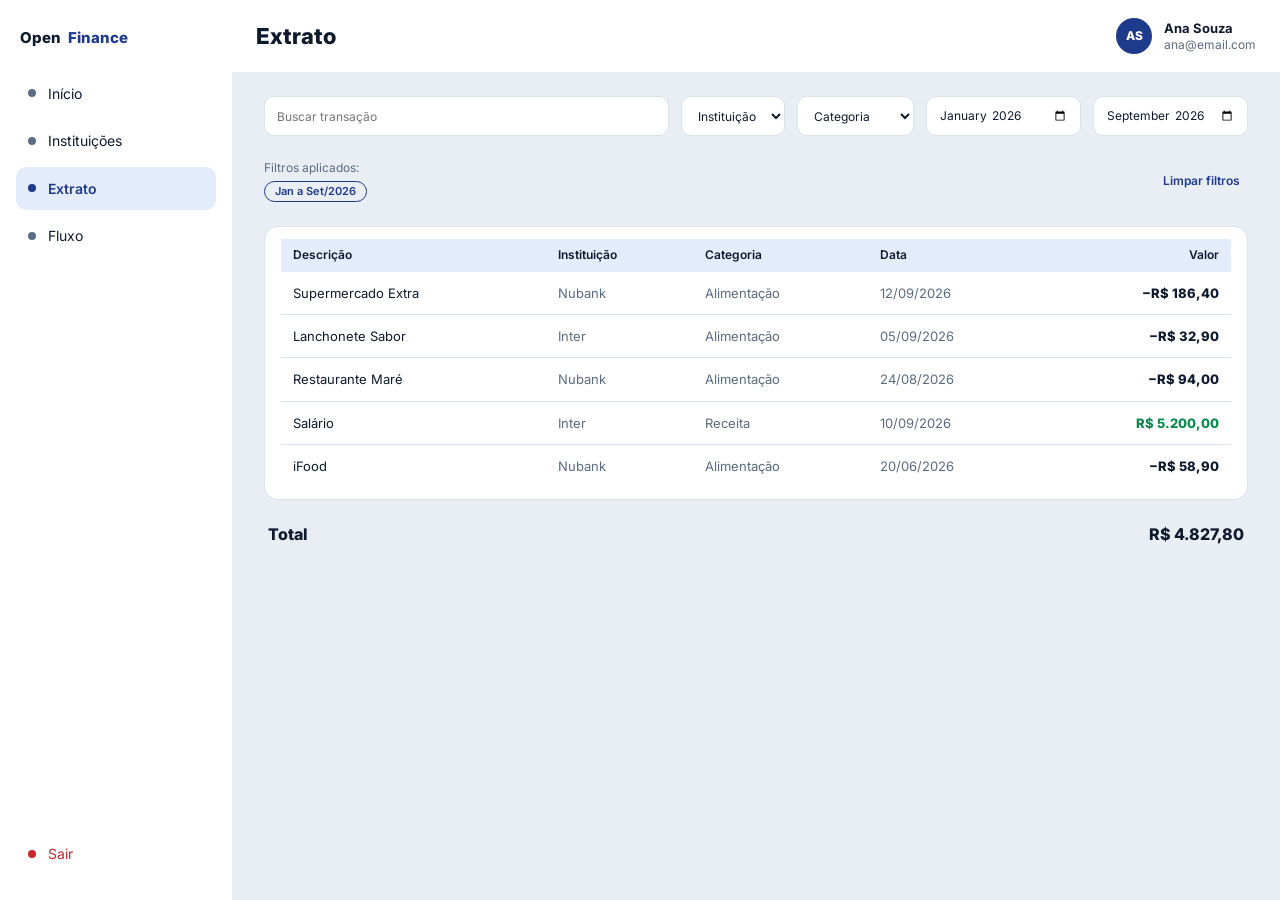
==== extrato.html @ 7c8e3f7f "Versão inicial do Open Finance Hub" ====
<!DOCTYPE html>
<html lang="pt-BR">
<head>
  <meta charset="UTF-8">
  <meta name="viewport" content="width=device-width, initial-scale=1">
  <title>Extrato · Open Finance Hub</title>


  <link rel="preconnect" href="https://fonts.googleapis.com">
  <link rel="preconnect" href="https://fonts.gstatic.com" crossorigin>
  <link href="https://fonts.googleapis.com/css2?family=IM+Fell+DW+Pica:ital@0;1&family=Inter:ital,opsz,wght@0,14..32,100..900;1,14..32,100..900&display=swap" rel="stylesheet">

  <link rel="stylesheet" href="css/base.css">
  <link rel="stylesheet" href="css/layout.css">
  <link rel="stylesheet" href="css/componentes.css">
  <link rel="stylesheet" href="css/extrato.css">
</head>
<body>

  <div class="app">

    
    <div class="overlay" id="overlay" hidden></div>

    
    <aside class="sidebar" id="sidebar">
      <p class="sidebar__logo">Open <span>Finance</span></p>

      <nav class="menu" aria-label="Navegação principal">
        <ul class="menu__list">
          <li><a href="inicio.html" class="menu__link">Início</a></li>
          <li><a href="instituicoes.html" class="menu__link">Instituições</a></li>
          <li><a href="extrato.html" class="menu__link is-active" aria-current="page">Extrato</a></li>
          <li><a href="fluxo.html" class="menu__link">Fluxo</a></li>
        </ul>
      </nav>

      <button type="button" class="logout" id="btn-sair">Sair</button>
    </aside>

   
    <div class="content">

      
      <header class="topbar">
        <div class="topbar__left">
          <button
            type="button"
            class="hamburger"
            id="btn-menu"
            aria-label="Abrir menu"
            aria-controls="sidebar"
            aria-expanded="false">
            <span class="hamburger__bar"></span>
            <span class="hamburger__bar"></span>
            <span class="hamburger__bar"></span>
          </button>
          <h1 class="topbar__title">Extrato</h1>
        </div>

        <div class="profile">
          <span class="profile__avatar" aria-hidden="true">AS</span>
          <div class="profile__info">
            <span class="profile__name">Ana Souza</span>
            <span class="profile__email">ana@email.com</span>
          </div>
        </div>
      </header>

      <main class="main" id="conteudo">

       
        <form class="filtros" role="search" aria-label="Filtrar transações" onsubmit="return false">
          <label class="sr-only" for="busca">Buscar transação</label>
          <input class="filtros__campo filtros__busca" type="search" id="busca" placeholder="Buscar transação">

          <label class="sr-only" for="instituicao">Instituição</label>
          <select class="filtros__campo" id="instituicao">
            <option value="">Instituição</option>
            <option>Nubank</option>
            <option>Inter</option>
          </select>

          <label class="sr-only" for="categoria">Categoria</label>
          <select class="filtros__campo" id="categoria">
            <option value="">Categoria</option>
            <option>Alimentação</option>
            <option>Receita</option>
          </select>

          <label class="sr-only" for="de">Período inicial (mês e ano)</label>
          <input class="filtros__campo" type="month" id="de" aria-describedby="erro-datas">
          <label class="sr-only" for="ate">Período final (mês e ano)</label>
          <input class="filtros__campo" type="month" id="ate" aria-describedby="erro-datas">
        </form>

        
        <p class="aviso-erro" id="erro-datas" role="alert" hidden></p>

        
        <section class="aplicados" id="aplicados" aria-label="Filtros aplicados" hidden>
          <div>
            <p class="aplicados__rotulo">Filtros aplicados:</p>
            <ul class="chips" id="chips"></ul>
          </div>
          <button type="button" class="link-btn" id="limpar">Limpar filtros</button>
        </section>

        
        <section class="tx" aria-label="Transações">
          <div class="tx__scroll" id="tx-tabela">
            <table class="tx__table">
              <thead>
                <tr>
                  <th scope="col">Descrição</th>
                  <th scope="col">Instituição</th>
                  <th scope="col">Categoria</th>
                  <th scope="col">Data</th>
                  <th scope="col" class="tx__num">Valor</th>
                </tr>
              </thead>
              <tbody id="tx-linhas"></tbody>
            </table>
          </div>
          <div class="vazio" id="vazio" hidden>
            <p class="vazio__titulo">Nenhuma transação encontrada</p>
            <p class="vazio__texto" id="vazio-texto">Ajuste o período para ver resultados.</p>
          </div>
        </section>

        <p class="total" aria-live="polite">
          <span>Total</span>
          <span id="total">R$ 0,00</span>
        </p>
      </main>
    </div>
  </div>

  <script src="js/layout.js"></script>
  <script src="js/extrato.js"></script>
</body>
</html>
---- css/base.css ----
:root {
 
  --cor-pri:   rgba(30, 58, 138, 1);    
  --cor-pri2:  rgba(228, 235, 251, 1);  
  --cor-on:    rgba(255, 255, 255, 1);  
  --cor-ok:    rgba(11, 138, 76, 1);    
  --cor-okbg:  rgba(224, 244, 234, 1);  
  --cor-bad:   rgba(198, 40, 40, 1);    
  --cor-badbg: rgba(253, 234, 234, 1);  
  --cor-wn:    rgba(154, 91, 0, 1);     
  --cor-wnbg:  rgba(255, 241, 214, 1);  
  --cor-bg:    rgba(233, 237, 244, 1);  
  --cor-sf:    rgba(255, 255, 255, 1);  
  --cor-tx:    rgba(15, 27, 45, 1);     
  --cor-mu:    rgba(91, 107, 130, 1);   
  --cor-ln:    rgba(219, 226, 236, 1);  

 
  --font-28-extrabold: 800 28px/1.2 "Inter", sans-serif; 
  --font-22-extrabold: 800 22px/1.2 "Inter", sans-serif; 
  --font-16-extrabold: 800 16px/1.3 "Inter", sans-serif; 
  --font-14-regular:   400 14px/1.4 "Inter", sans-serif; 
  --font-12-semibold:  600 12px/1.4 "Inter", sans-serif; 
  --font-12-regular:   400 12px/1.4 "Inter", sans-serif; 

 
  --esp-4:  4px;
  --esp-8:  8px;
  --esp-12: 12px;
  --esp-16: 16px;
  --esp-24: 24px;

 
  --raio-10: 10px; 
  --raio-14: 14px; 
  --raio-20: 20px; 
}


*, *::before, *::after { box-sizing: border-box; }

body {
  margin: 0;
  font: var(--font-14-regular);
  color: var(--cor-tx);
  background: var(--cor-bg);
}

h1, h2, h3, p, ul { margin: 0; padding: 0; }
ul { list-style: none; }

button { font: inherit; cursor: pointer; }


.sr-only {
  position: absolute;
  width: 1px;
  height: 1px;
  overflow: hidden;
  clip: rect(0 0 0 0);
  white-space: nowrap;
}


a:focus-visible,
button:focus-visible {
  outline: 2px solid var(--cor-pri);
  outline-offset: 2px;
  border-radius: var(--raio-10);
}
---- css/layout.css ----
:root {

  --largura-sidebar: 232px;
}


.app {
  display: grid;
  grid-template-columns: var(--largura-sidebar) 1fr;
  min-height: 100vh;
}

.content {
  display: flex;
  flex-direction: column;
  min-width: 0;   
}


.sidebar {
  position: sticky;      
  top: 0;
  display: flex;
  flex-direction: column;
  height: 100vh;
  padding: var(--esp-24) var(--esp-16);
  background: var(--cor-sf);
}

.sidebar__logo {
  margin: var(--esp-4) var(--esp-4) var(--esp-24);
  font: var(--font-16-extrabold);
  font-size: 15px;
}

.sidebar__logo span { color: var(--cor-pri); margin-left: var(--esp-4); }


.menu__list { display: grid; gap: var(--esp-4); }

.menu__link {
  display: flex;
  align-items: center;
  gap: var(--esp-12);
  padding: var(--esp-12);
  font: var(--font-14-regular);
  color: var(--cor-tx);
  text-decoration: none;
  border-radius: var(--raio-10);
}


.menu__link::before {
  content: "";
  width: 8px;
  height: 8px;
  background: var(--cor-mu);
  border-radius: 50%;
}

.menu__link:hover { background: var(--cor-bg); }


.menu__link.is-active {
  font-weight: 600;
  color: var(--cor-pri);
  background: var(--cor-pri2);
}
.menu__link.is-active::before { background: var(--cor-pri); }


.logout {
  display: flex;
  align-items: center;
  gap: var(--esp-12);
  margin-top: auto;     
  padding: var(--esp-12);
  font: var(--font-14-regular);
  color: var(--cor-bad);
  background: none;
  border: 0;
  border-radius: var(--raio-10);
}

.logout::before {
  content: "";
  width: 8px;
  height: 8px;
  background: var(--cor-bad);
  border-radius: 50%;
}

.logout:hover { background: var(--cor-badbg); }


.topbar {
  display: flex;
  align-items: center;
  justify-content: space-between;
  gap: var(--esp-16);
  height: 72px;
  padding: 0 var(--esp-24) 0 var(--esp-24);
  background: var(--cor-sf);
}

.topbar__left { display: flex; align-items: center; gap: var(--esp-12); }

.topbar__title { font: var(--font-22-extrabold); }


.profile { display: flex; align-items: center; gap: var(--esp-12); }

.profile__avatar {
  display: grid;
  place-items: center;
  width: 36px;
  height: 36px;
  font: var(--font-12-semibold);
  font-weight: 800;
  color: var(--cor-on);
  background: var(--cor-pri);
  border-radius: 50%;
}

.profile__info { display: flex; flex-direction: column; }
.profile__name { font: var(--font-12-semibold); font-weight: 700; font-size: 13px; }
.profile__email { font: var(--font-12-regular); color: var(--cor-mu); }


.hamburger {
  display: none;
  flex-direction: column;
  justify-content: center;
  gap: 4px;
  width: 40px;
  height: 40px;
  padding: 0 var(--esp-8);
  background: none;
  border: 1px solid var(--cor-ln);
  border-radius: var(--raio-10);
}

.hamburger__bar {
  height: 2px;
  background: var(--cor-tx);
  border-radius: 2px;
}


.main {
  display: grid;
  gap: var(--esp-24);
  align-content: start;
  padding: var(--esp-24) 32px;
}


.overlay {
  position: fixed;
  inset: 0;
  z-index: 10;
  background: rgba(15, 27, 45, 0.45);
}
.overlay[hidden] { display: none; }


@media (max-width: 900px) {
  
  :root { --altura-tabbar: 48px; }

  .app { grid-template-columns: 1fr; }


  .content { padding-bottom: calc(var(--altura-tabbar) + env(safe-area-inset-bottom, 0px)); }

  
  .sidebar {
    position: fixed;
    inset: auto 0 0 0;
    z-index: 20;
    width: auto;
    height: calc(var(--altura-tabbar) + env(safe-area-inset-bottom, 0px));
    padding: 0 0 env(safe-area-inset-bottom, 0px);
    background: var(--cor-sf);
    border-top: 1px solid var(--cor-ln);
  }

  .sidebar__logo,
  .logout { display: none; }

  .menu { height: 100%; }

  .menu__list {
    grid-template-columns: repeat(4, 1fr);
    gap: 0;
    height: 100%;
  }

  .menu__list li { display: flex; }

  .menu__link {
    flex: 1;
    justify-content: center;
    padding: 0 var(--esp-4);
    font: var(--font-12-semibold);
    color: var(--cor-mu);
    text-align: center;
    border-radius: 0;
  }

  
  .menu__link::before { display: none; }
  .menu__link:hover { background: none; }

  .menu__link.is-active {
    font-weight: 700;
    color: var(--cor-pri);
    background: none;
  }

  .topbar { padding: 0 var(--esp-16); }
  .topbar__title { font-size: 20px; }
  .profile__email { display: none; }

  .main { padding: var(--esp-16); }
  }
---- css/componentes.css ----
.inst-logo {
  display: grid;
  place-items: center;
  flex: none;
  width: 36px;
  height: 36px;
  font: var(--font-12-semibold);
  font-weight: 800;
  color: var(--cor-on);
  border-radius: var(--raio-10);
}
.inst-logo--nu { background: rgba(130, 10, 209, 1); }
.inst-logo--in { background: rgba(236, 108, 0, 1); }
.inst-logo--it { background: rgba(10, 61, 145, 1); }
---- css/extrato.css ----
.filtros { display: flex; flex-wrap: wrap; gap: var(--esp-12); }

.filtros__campo {
  height: 40px;
  padding: 0 var(--esp-12);
  font: var(--font-12-regular);
  color: var(--cor-tx);
  background: var(--cor-sf);
  border: 1px solid var(--cor-ln);
  border-radius: var(--raio-10);
}
.filtros__busca { flex: 1 1 240px; }
select.filtros__campo { cursor: pointer; }


.filtros__campo:focus-visible {
  outline: 2px solid var(--cor-pri);
  outline-offset: 2px;
  border-color: var(--cor-pri);
}


.filtros__campo[aria-invalid="true"] { color: var(--cor-bad); border-color: var(--cor-bad); }


.aviso-erro {
  padding: var(--esp-12) var(--esp-16);
  font: var(--font-12-regular);
  color: var(--cor-bad);
  background: var(--cor-badbg);
  border-radius: var(--raio-10);
}


.aplicados {
  display: flex;
  align-items: center;
  justify-content: space-between;
  gap: var(--esp-12);
  flex-wrap: wrap;
}
.aplicados__rotulo { margin-bottom: var(--esp-4); font: var(--font-12-regular); color: var(--cor-mu); }
.chips { display: flex; flex-wrap: wrap; gap: var(--esp-8); }
.chip {
  padding: 2px 10px;
  font: var(--font-12-semibold);
  font-size: 11px;
  color: var(--cor-pri);
  border: 1px solid var(--cor-pri);
  border-radius: 999px;
}
.link-btn {
  padding: var(--esp-4) var(--esp-8);
  font: var(--font-12-semibold);
  color: var(--cor-pri);
  background: none;
  border: 0;
}


.tx {
  padding: var(--esp-12) var(--esp-16);
  background: var(--cor-sf);
  border: 1px solid var(--cor-ln);
  border-radius: var(--raio-14);
}
.tx__scroll { overflow-x: auto; }  
.tx__table { width: 100%; min-width: 560px; border-collapse: collapse; }
.tx__table th {
  padding: var(--esp-8) var(--esp-12);
  font: var(--font-12-semibold);
  text-align: left;
  background: var(--cor-pri2);
}
.tx__table td {
  padding: var(--esp-12);
  font: var(--font-12-regular);
  font-size: 13px;
  color: var(--cor-mu);
  border-bottom: 1px solid var(--cor-ln);
}
.tx__table tbody tr:last-child td { border-bottom: 0; }
.tx__table td:first-child { color: var(--cor-tx); }
.tx__num { text-align: right !important; }
.tx__valor { font-weight: 800 !important; color: var(--cor-tx) !important; white-space: nowrap; }
.tx__valor--pos { color: var(--cor-ok) !important; }


.vazio { padding: var(--esp-24) var(--esp-16); text-align: center; }
.vazio__titulo { font: var(--font-14-regular); font-weight: 700; }
.vazio__texto { font: var(--font-12-regular); color: var(--cor-mu); }


.aviso-erro[hidden], .aplicados[hidden], .vazio[hidden], .tx__scroll[hidden] { display: none; }


.total { display: flex; justify-content: space-between; padding: 0 var(--esp-4); font: var(--font-16-extrabold); }

@media (max-width: 900px) {

 
  :root { --altura-tabbar: 38px; }

 
  .topbar {
    height: 57px;
    padding: 0 10px;
    border-bottom: 1px solid var(--cor-ln);
  }
  .topbar__title { font: var(--font-16-extrabold); }
  .profile__info { display: none; }
  .profile__avatar { width: 30px; height: 30px; }

 
  .main {
    gap: 8px;
    padding: 15px 10px calc(var(--esp-16) + 40px);
    background: var(--cor-sf);
  }
  .content { background: var(--cor-sf); }

 
  .filtros {
    display: grid;
    grid-template-columns: 1fr 1fr;
    gap: 8px;
  }
  .filtros__busca { grid-column: 1 / -1; }
  .filtros__campo {
    width: 100%;
    min-width: 0;
    height: 41px;
    font: var(--font-14-regular);
    border-radius: var(--raio-10);
  }
  .filtros__campo::placeholder { color: var(--cor-mu); }

 
  select.filtros__campo {
    appearance: none;
    -webkit-appearance: none;
    padding-right: 28px;
    background-image: url("data:image/svg+xml,%3Csvg xmlns='http://www.w3.org/2000/svg' width='8' height='5' viewBox='0 0 8 5'%3E%3Cpath d='M0 0h8L4 5z' fill='%235B6B82'/%3E%3C/svg%3E");
    background-repeat: no-repeat;
    background-position: right 12px center;
  }

 
  .aplicados {
    flex-direction: column;
    align-items: flex-start;
    gap: 4px;
  }
  .aplicados__rotulo { margin-bottom: 5px; }
  .chip {
    padding: 3px 12px;
    font-size: 12px;
    background: var(--cor-pri2);
  }
  .link-btn { padding: 2px 0; font-size: 13px; font-weight: 700; }

 
  .tx {
    margin-top: -4px;
    padding: 0;
    background: none;
    border: 0;
    border-radius: 0;
  }
  .tx::before {
    content: "Resultados";
    display: block;
    font: var(--font-12-regular);
    color: var(--cor-mu);
  }
  .tx__scroll { overflow: visible; }
  .tx__table { min-width: 0; display: block; }
  .tx__table thead { display: none; }
  .tx__table tbody { display: block; }

  .tx__table tr {
    display: grid;
    grid-template-columns: auto 1fr auto;
    grid-template-areas:
      "desc desc valor"
      "inst data valor";
    align-items: center;
    height: 49px;
    padding: 6px 0;
    border-bottom: 1px solid var(--cor-ln);
  }
  .tx__table tbody tr:last-child td { border-bottom: 0; }
  .tx__table td { padding: 0; border: 0; font-size: 12px; line-height: 1.4; }

  .tx__table td:nth-child(1) { grid-area: desc; font: var(--font-14-regular); font-weight: 700; color: var(--cor-tx); }
  .tx__table td:nth-child(2) { grid-area: inst; }
  .tx__table td:nth-child(2)::after { content: "\00a0·\00a0"; }
  .tx__table td:nth-child(3) { display: none; }  
  .tx__table td:nth-child(4) { grid-area: data; }
  .tx__table td.tx__valor { grid-area: valor; font-size: 14px; font-weight: 700 !important; }

 
  .total {
    position: fixed;
    inset: auto 0 calc(var(--altura-tabbar) + env(safe-area-inset-bottom, 0px)) 0;
    z-index: 5;
    align-items: center;
    height: 42px;
    padding: 0 10px;
    font-size: 14px;
    background: var(--cor-sf);
    border-top: 2px solid var(--cor-pri);
  }
}
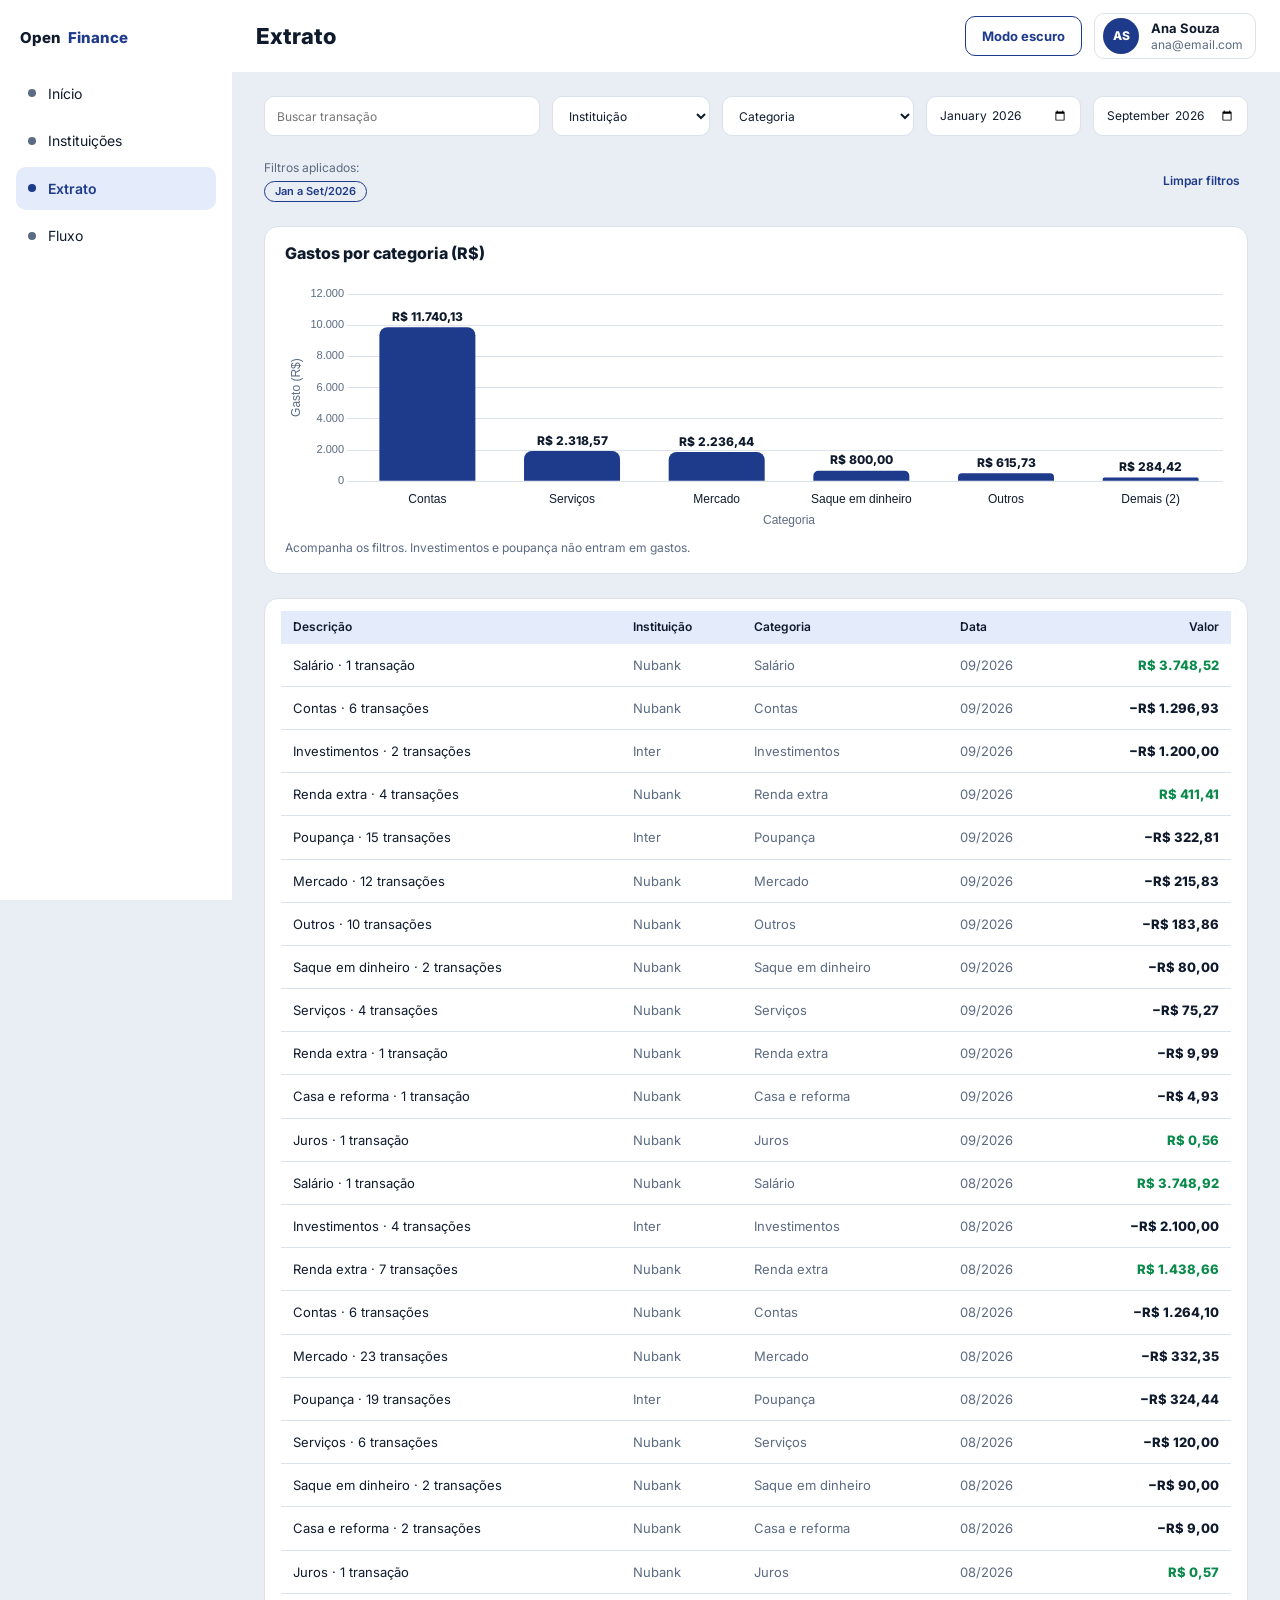
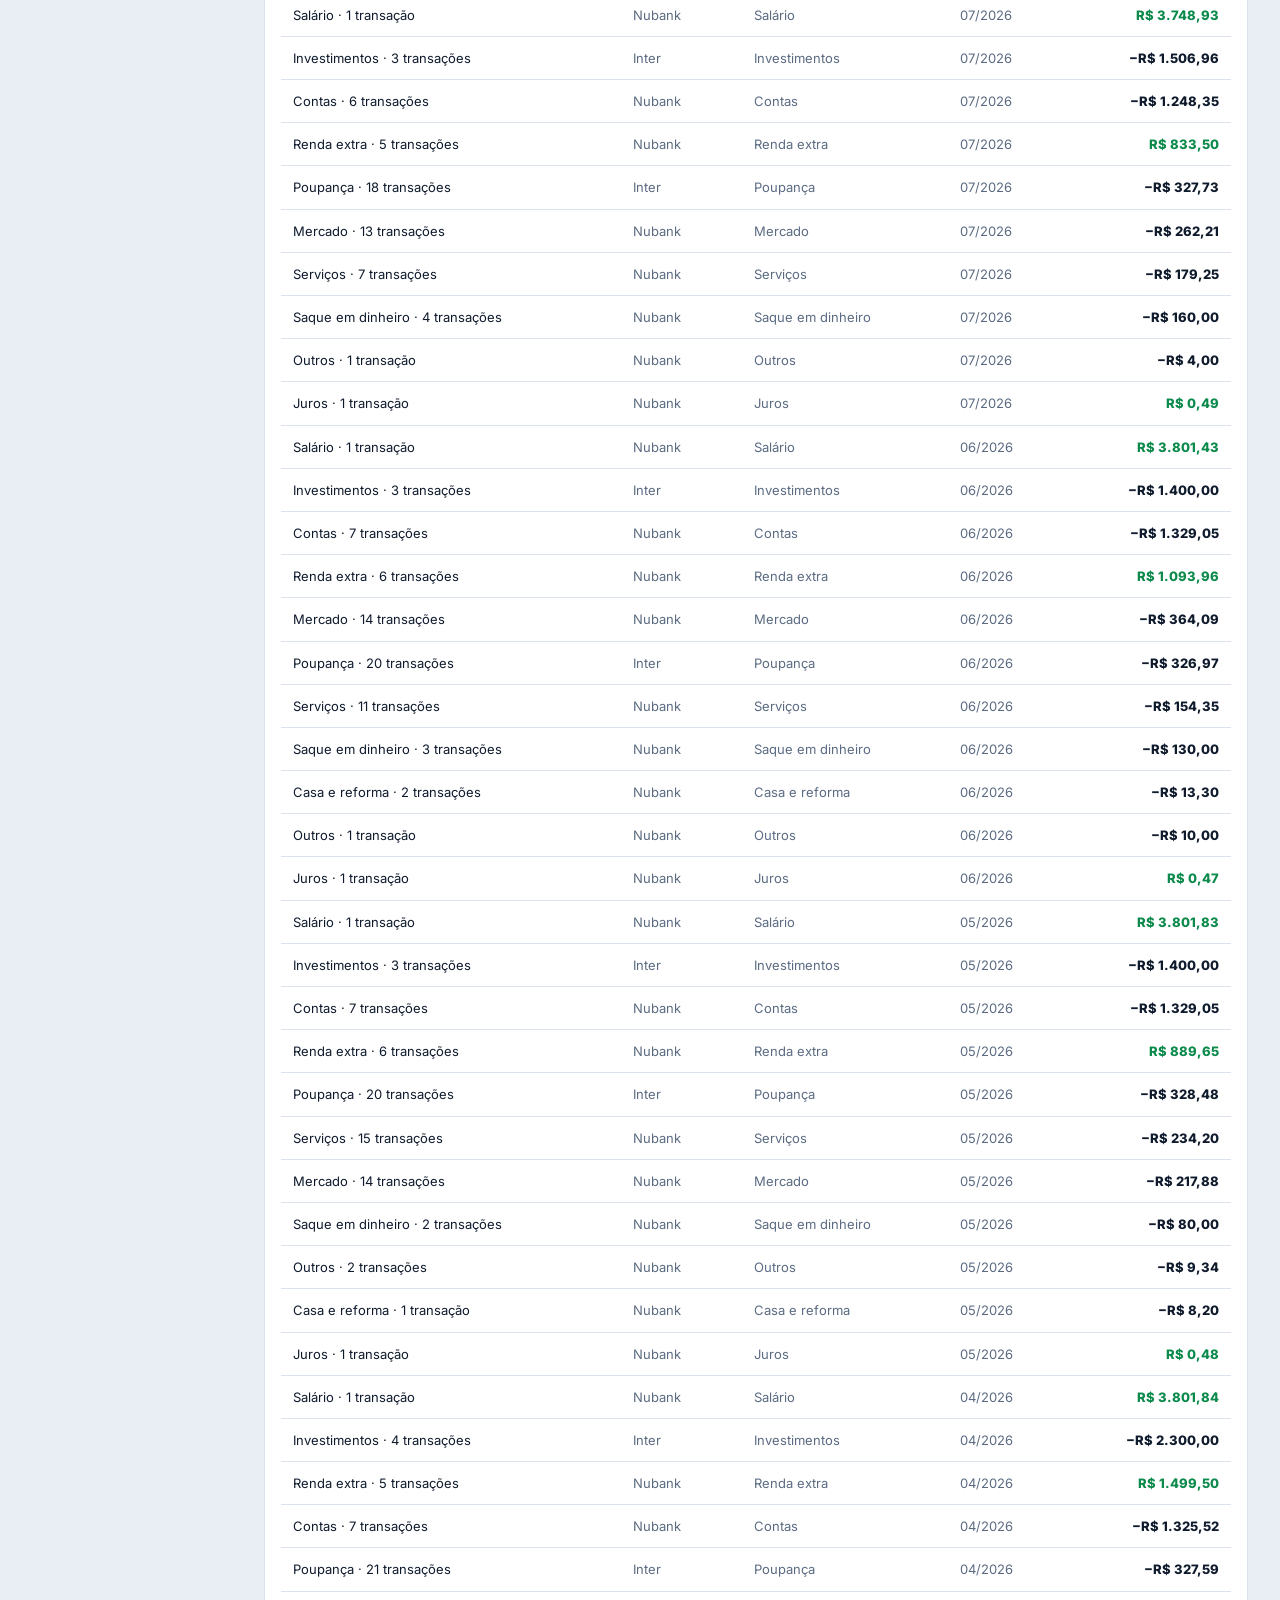
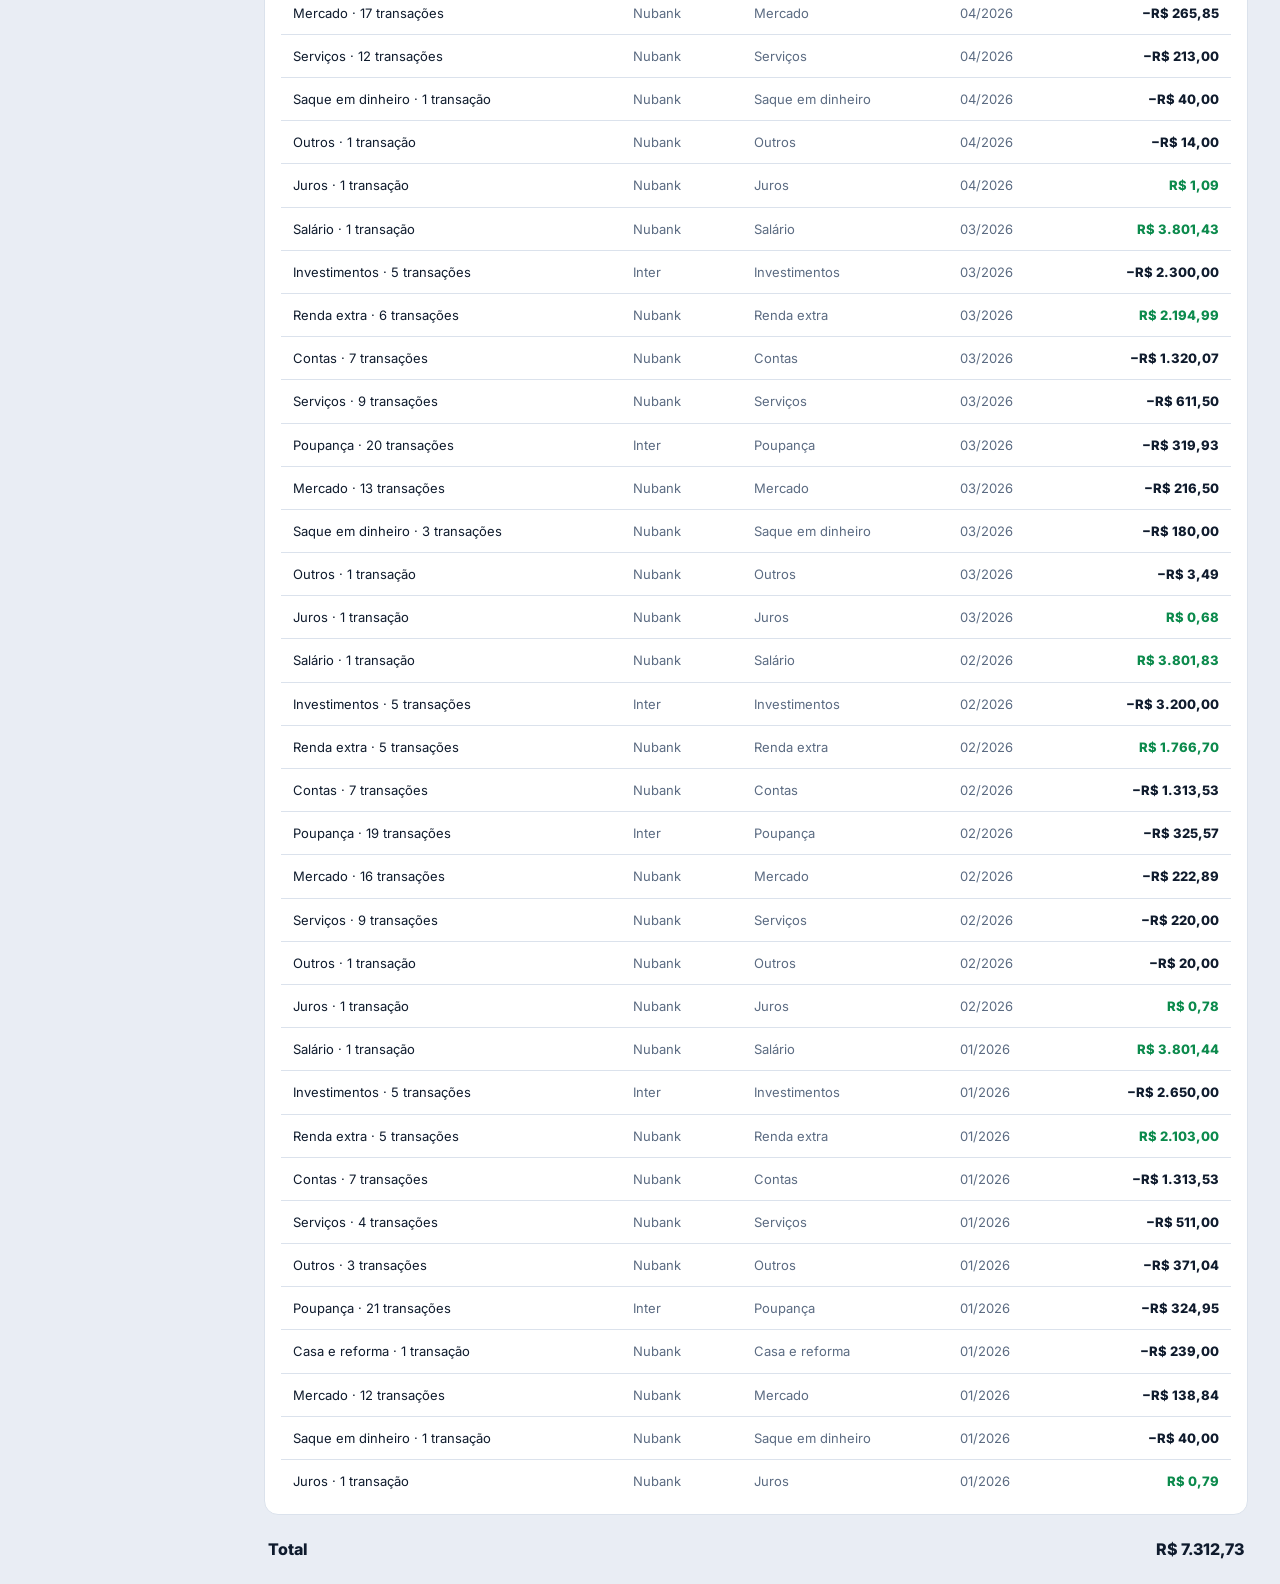
==== commit d2bf2238: "Liga o CRUD de Metas ao Back4App e ajusta gráficos" ====
--- a/extrato.html
+++ b/extrato.html
@@ -13,7 +13,9 @@
   <link rel="stylesheet" href="css/base.css">
   <link rel="stylesheet" href="css/layout.css">
   <link rel="stylesheet" href="css/componentes.css">
+  <link rel="stylesheet" href="css/modal.css">
   <link rel="stylesheet" href="css/extrato.css">
+  <script src="js/tema.js"></script>
 </head>
 <body>
 
@@ -34,8 +36,6 @@
           <li><a href="fluxo.html" class="menu__link">Fluxo</a></li>
         </ul>
       </nav>
-
-      <button type="button" class="logout" id="btn-sair">Sair</button>
     </aside>
 
    
@@ -58,11 +58,20 @@
           <h1 class="topbar__title">Extrato</h1>
         </div>
 
-        <div class="profile">
-          <span class="profile__avatar" aria-hidden="true">AS</span>
-          <div class="profile__info">
-            <span class="profile__name">Ana Souza</span>
-            <span class="profile__email">ana@email.com</span>
+        <div class="topbar__right">
+          <button type="button" class="tema-btn js-tema" aria-pressed="false">Modo escuro</button>
+          <div class="profile-wrap">
+            <button type="button" class="profile" id="btn-perfil" aria-haspopup="menu" aria-expanded="false" aria-controls="menu-perfil">
+              <span class="profile__avatar" aria-hidden="true">AS</span>
+              <span class="profile__info">
+                <span class="profile__name">Ana Souza</span>
+                <span class="profile__email">ana@email.com</span>
+              </span>
+            </button>
+            <ul class="profile-menu" id="menu-perfil" role="menu" hidden>
+              <li role="none"><button type="button" role="menuitem" class="profile-menu__item" id="btn-cadastro">Meu cadastro</button></li>
+              <li role="none"><button type="button" role="menuitem" class="profile-menu__item profile-menu__item--sair" id="btn-sair">Sair</button></li>
+            </ul>
           </div>
         </div>
       </header>
@@ -77,15 +86,11 @@
           <label class="sr-only" for="instituicao">Instituição</label>
           <select class="filtros__campo" id="instituicao">
             <option value="">Instituição</option>
-            <option>Nubank</option>
-            <option>Inter</option>
           </select>
 
           <label class="sr-only" for="categoria">Categoria</label>
           <select class="filtros__campo" id="categoria">
             <option value="">Categoria</option>
-            <option>Alimentação</option>
-            <option>Receita</option>
           </select>
 
           <label class="sr-only" for="de">Período inicial (mês e ano)</label>
@@ -97,6 +102,8 @@
         
         <p class="aviso-erro" id="erro-datas" role="alert" hidden></p>
 
+        <p class="dica-busca" id="dica-busca" hidden></p>
+
         
         <section class="aplicados" id="aplicados" aria-label="Filtros aplicados" hidden>
           <div>
@@ -107,6 +114,16 @@
         </section>
 
         
+        <section class="card xtr-grafico" aria-labelledby="xtr-titulo">
+          <h2 class="xtr-grafico__title" id="xtr-titulo">Gastos por categoria (R$)</h2>
+          <div class="xtr-grafico__area" id="xtr-area">
+            <canvas id="grafico-barras" role="img" aria-label="Gráfico de barras dos gastos por categoria"></canvas>
+          </div>
+          <p class="xtr-grafico__vazio" id="xtr-vazio" hidden>Sem gastos no período e nos filtros escolhidos.</p>
+          <p class="xtr-grafico__nota">Acompanha os filtros. Investimentos e poupança não entram em gastos.</p>
+          <table class="sr-only" id="xtr-tabela-acess"></table>
+        </section>
+
         <section class="tx" aria-label="Transações">
           <div class="tx__scroll" id="tx-tabela">
             <table class="tx__table">
@@ -136,6 +153,9 @@
     </div>
   </div>
 
+  <script src="js/vendor/chart.umd.js"></script>
+  <script src="js/dados.js"></script>
+  <script src="js/estado.js"></script>
   <script src="js/layout.js"></script>
   <script src="js/extrato.js"></script>
 </body>
--- a/css/base.css
+++ b/css/base.css
@@ -68,3 +68,52 @@
   outline-offset: 2px;
   border-radius: var(--raio-10);
 }
+
+
+/* ===== Tokens extras (tema claro) ===== */
+:root {
+  --cor-btn:      rgba(30, 58, 138, 1);   /* fundo de botões sólidos e avatar */
+  --cor-brand:    rgba(30, 58, 138, 1);   /* painel de marca do login */
+  --cor-bad-btn:  rgba(198, 40, 40, 1);   /* fundo do botão perigoso */
+  --cor-sombra:   rgba(15, 27, 45, 0.12);
+  color-scheme: light;
+}
+
+/* ===== Tema escuro (alternado pelo botão "Modo escuro", salvo em localStorage) ===== */
+:root[data-tema="dark"] {
+  --cor-pri:     #9fb2ff;
+  --cor-pri2:    #1a2a52;
+  --cor-on:      #ffffff;
+  --cor-ok:      #3ddc97;
+  --cor-okbg:    #0f2e2a;
+  --cor-bad:     #ff7b7b;
+  --cor-badbg:   #3a1a22;
+  --cor-wn:      #f5b84b;
+  --cor-wnbg:    #3a2c10;
+  --cor-bg:      #0d1728;
+  --cor-sf:      #101b2e;
+  --cor-tx:      #e8edf7;
+  --cor-mu:      #8b99b3;
+  --cor-ln:      #1f2d46;
+  --cor-btn:     #3b5bdb;
+  --cor-brand:   #1b2f6e;
+  --cor-bad-btn: #c62828;
+  --cor-sombra:  rgba(0, 0, 0, 0.45);
+  color-scheme: dark;
+}
+
+/* Botão de alternar tema */
+.tema-btn {
+  height: 40px;
+  padding: 0 var(--esp-16);
+  font: var(--font-12-semibold);
+  font-size: 13px;
+  font-weight: 700;
+  color: var(--cor-pri);
+  background: transparent;
+  border: 1px solid var(--cor-pri);
+  border-radius: var(--raio-10);
+  white-space: nowrap;
+}
+.tema-btn:hover { background: var(--cor-pri2); }
+.tema-btn--fixo { position: fixed; top: var(--esp-16); right: var(--esp-24); z-index: 30; }
--- a/css/layout.css
+++ b/css/layout.css
@@ -69,28 +69,6 @@
 .menu__link.is-active::before { background: var(--cor-pri); }
 
 
-.logout {
-  display: flex;
-  align-items: center;
-  gap: var(--esp-12);
-  margin-top: auto;     
-  padding: var(--esp-12);
-  font: var(--font-14-regular);
-  color: var(--cor-bad);
-  background: none;
-  border: 0;
-  border-radius: var(--raio-10);
-}
-
-.logout::before {
-  content: "";
-  width: 8px;
-  height: 8px;
-  background: var(--cor-bad);
-  border-radius: 50%;
-}
-
-.logout:hover { background: var(--cor-badbg); }
 
 
 .topbar {
@@ -108,7 +86,63 @@
 .topbar__title { font: var(--font-22-extrabold); }
 
 
-.profile { display: flex; align-items: center; gap: var(--esp-12); }
+.topbar__right { display: flex; align-items: center; gap: var(--esp-12); }
+
+.profile-wrap { position: relative; }
+
+.profile {
+  display: flex;
+  align-items: center;
+  gap: var(--esp-12);
+  padding: var(--esp-4) var(--esp-12) var(--esp-4) var(--esp-8);
+  font: inherit;
+  color: inherit;
+  text-align: left;
+  background: var(--cor-sf);
+  border: 1px solid var(--cor-ln);
+  border-radius: var(--raio-10);
+}
+.profile:hover { background: var(--cor-bg); }
+
+.profile-menu {
+  position: absolute;
+  top: calc(100% + var(--esp-4));
+  right: 0;
+  z-index: 40;
+  display: grid;
+  gap: var(--esp-4);
+  min-width: 190px;
+  padding: var(--esp-8);
+  background: var(--cor-sf);
+  border: 1px solid var(--cor-ln);
+  border-radius: var(--raio-14);
+  box-shadow: 0 8px 24px var(--cor-sombra);
+}
+.profile-menu[hidden] { display: none; }
+
+.profile-menu__item {
+  display: flex;
+  align-items: center;
+  gap: var(--esp-12);
+  width: 100%;
+  padding: var(--esp-12);
+  font: var(--font-14-regular);
+  color: var(--cor-tx);
+  text-align: left;
+  background: none;
+  border: 0;
+  border-radius: var(--raio-10);
+}
+.profile-menu__item::before {
+  content: "";
+  width: 8px;
+  height: 8px;
+  background: var(--cor-mu);
+  border-radius: 50%;
+}
+.profile-menu__item:hover { background: var(--cor-bg); }
+.profile-menu__item--sair { color: var(--cor-bad); }
+.profile-menu__item--sair::before { background: var(--cor-bad); }
 
 .profile__avatar {
   display: grid;
@@ -118,11 +152,12 @@
   font: var(--font-12-semibold);
   font-weight: 800;
   color: var(--cor-on);
-  background: var(--cor-pri);
+  background: var(--cor-btn);
   border-radius: 50%;
 }
 
 .profile__info { display: flex; flex-direction: column; }
+.profile__info > span { display: block; line-height: 1.3; }
 .profile__name { font: var(--font-12-semibold); font-weight: 700; font-size: 13px; }
 .profile__email { font: var(--font-12-regular); color: var(--cor-mu); }
 
@@ -185,8 +220,7 @@
     border-top: 1px solid var(--cor-ln);
   }
 
-  .sidebar__logo,
-  .logout { display: none; }
+  .sidebar__logo { display: none; }
 
   .menu { height: 100%; }
 
@@ -219,8 +253,12 @@
   }
 
   .topbar { padding: 0 var(--esp-16); }
+  .topbar__right { gap: var(--esp-8); }
+  .tema-btn { height: 34px; padding: 0 var(--esp-12); font-size: 12px; }
+  .profile { padding: 2px; border: 0; background: none; }
   .topbar__title { font-size: 20px; }
-  .profile__email { display: none; }
+  .profile__info { display: none; }
+  .topbar__right { margin-left: auto; min-width: 0; }
 
   .main { padding: var(--esp-16); }
   }
--- a/css/componentes.css
+++ b/css/componentes.css
@@ -15,3 +15,70 @@
 .inst-logo--nu { background: rgba(130, 10, 209, 1); }
 .inst-logo--in { background: rgba(236, 108, 0, 1); }
 .inst-logo--it { background: rgba(10, 61, 145, 1); }
+
+
+.badge {
+  flex: none;
+  padding: 2px 9px;
+  font: var(--font-12-semibold);
+  font-size: 11px;
+  font-weight: 700;
+  border-radius: 999px;
+}
+
+
+.badge--on {
+  color: var(--cor-ok);
+  background: var(--cor-okbg);
+}
+
+
+.badge--off {
+  color: var(--cor-tx);
+  background: var(--cor-bg);
+}
+
+/* Cartão genérico (usado no Extrato; Início e Fluxo ajustam o espaçamento) */
+.card {
+  background: var(--cor-sf);
+  border: 1px solid var(--cor-ln);
+  border-radius: var(--raio-14);
+}
+
+/* ===== Animação dos cards ao passar o mouse ===== */
+@media (hover: hover) and (prefers-reduced-motion: no-preference) {
+  .card, .flx-card, .conn,
+  .card--mercado, .xtr-grafico {
+    transition: transform 0.2s ease, box-shadow 0.2s ease, border-color 0.2s ease;
+  }
+  .card:hover, .flx-card:hover, .conn:hover {
+    transform: translateY(-3px);
+    border-color: var(--cor-pri);
+    box-shadow: 0 10px 24px rgba(15, 27, 45, 0.12);
+  }
+  :root[data-tema="dark"] .card:hover,
+  :root[data-tema="dark"] .flx-card:hover,
+  :root[data-tema="dark"] .conn:hover {
+    box-shadow: 0 10px 24px rgba(0, 0, 0, 0.45);
+  }
+
+  /* Cards por instituição (Início): só têm moldura no layout de desktop */
+  @media (min-width: 901px) {
+    .inst { transition: transform 0.2s ease, box-shadow 0.2s ease, border-color 0.2s ease; }
+    .inst:hover {
+      transform: translateY(-3px);
+      border-color: var(--cor-pri);
+      box-shadow: 0 10px 24px rgba(15, 27, 45, 0.12);
+    }
+    :root[data-tema="dark"] .inst:hover { box-shadow: 0 10px 24px rgba(0, 0, 0, 0.45); }
+  }
+
+  /* No celular o resumo do Fluxo e o total do Início não têm moldura: sem animação */
+  @media (max-width: 900px) {
+    .flx-resumo:hover, .card--total:hover {
+      transform: none;
+      border-color: transparent;
+      box-shadow: none;
+    }
+  }
+}
--- a/css/modal.css
+++ b/css/modal.css
@@ -0,0 +1,56 @@
+/* Modais compartilhados (revogar/conectar acesso, Meu cadastro) */
+.modal {
+  position: fixed;
+  inset: 0;
+  z-index: 1000;
+  display: flex;
+  align-items: center;
+  justify-content: center;
+  background: rgba(15, 27, 45, 0.6);
+}
+.modal.hidden { display: none; }
+
+.modal__box {
+  display: flex;
+  flex-direction: column;
+  gap: var(--esp-16);
+  width: 90%;
+  max-width: 400px;
+  padding: var(--esp-24);
+  text-align: left;
+  background: var(--cor-sf);
+  border-radius: var(--raio-20);
+}
+
+/* Modal de alerta (revogar): faixa vermelha no topo e ícone de aviso */
+.modal__box--alerta { border-top: 8px solid var(--cor-bad-btn); }
+.modal__head { display: flex; align-items: center; gap: var(--esp-12); }
+.modal__icon { flex: none; width: 32px; height: 32px; color: var(--cor-bad-btn); }
+.modal__box--alerta .modal__title { color: var(--cor-bad); }
+
+.modal__title { font-size: 18px; font-weight: 800; color: var(--cor-tx); }
+.modal__text { font-size: 13px; font-weight: 400; line-height: 1.5; color: var(--cor-mu); }
+
+.modal__actions { display: flex; gap: var(--esp-16); margin-top: var(--esp-8); }
+.modal__btn {
+  flex: 1;
+  padding: var(--esp-12);
+  font-weight: 600;
+  border-radius: var(--raio-10);
+  cursor: pointer;
+}
+.modal__btn--outline { background: transparent; border: 1px solid var(--cor-pri); color: var(--cor-pri); }
+.modal__btn--danger  { background: var(--cor-bad-btn); border: none; color: #fff; }
+.modal__btn--solid   { background: var(--cor-btn); border: none; color: var(--cor-on); }
+
+.modal__row { display: flex; justify-content: space-between; margin-bottom: var(--esp-8); font-size: 14px; }
+.modal__label { font-weight: 400; color: var(--cor-mu); }
+.modal__value { font-weight: 600; color: var(--cor-tx); }
+
+.modal__info {
+  padding: var(--esp-12);
+  font-size: 12px;
+  color: var(--cor-pri);
+  background-color: var(--cor-pri2);
+  border-radius: var(--raio-10);
+}
--- a/css/extrato.css
+++ b/css/extrato.css
@@ -215,3 +215,21 @@
     border-top: 2px solid var(--cor-pri);
   }
 }
+
+
+/* Gráfico de barras e dica da busca */
+.dica-busca { font: var(--font-12-regular); color: var(--cor-mu); }
+.dica-busca[hidden] { display: none; }
+
+.xtr-grafico { padding: var(--esp-16) var(--esp-24) var(--esp-16) 20px; }
+.xtr-grafico__title { margin-bottom: var(--esp-8); font: var(--font-16-extrabold); }
+.xtr-grafico__area { position: relative; height: 260px; }
+.xtr-grafico__area[hidden] { display: none; }
+.xtr-grafico__vazio { padding: var(--esp-24) 0; font: var(--font-12-regular); color: var(--cor-mu); text-align: center; }
+.xtr-grafico__vazio[hidden] { display: none; }
+.xtr-grafico__nota { margin-top: var(--esp-8); font: var(--font-12-regular); color: var(--cor-mu); }
+
+@media (max-width: 900px) {
+  .xtr-grafico { padding: var(--esp-12); }
+  .xtr-grafico__area { height: 260px; }
+}
